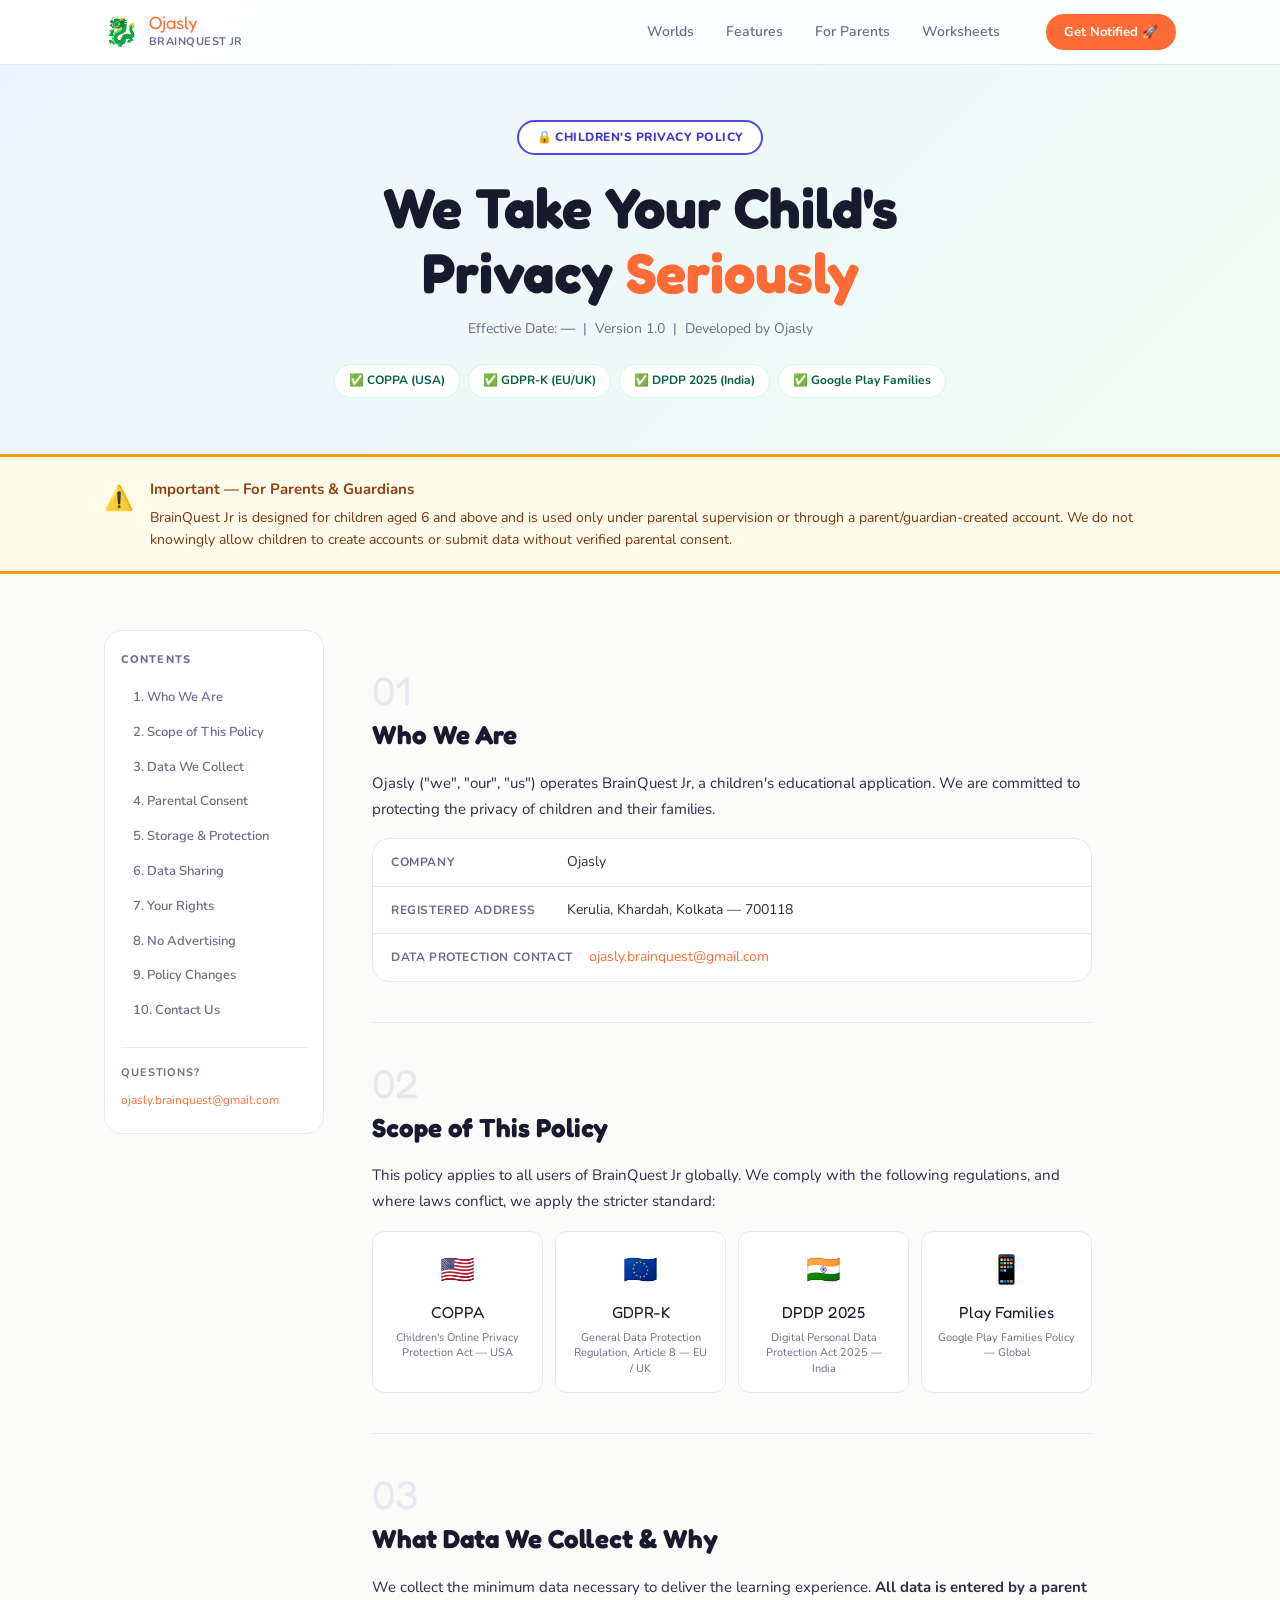
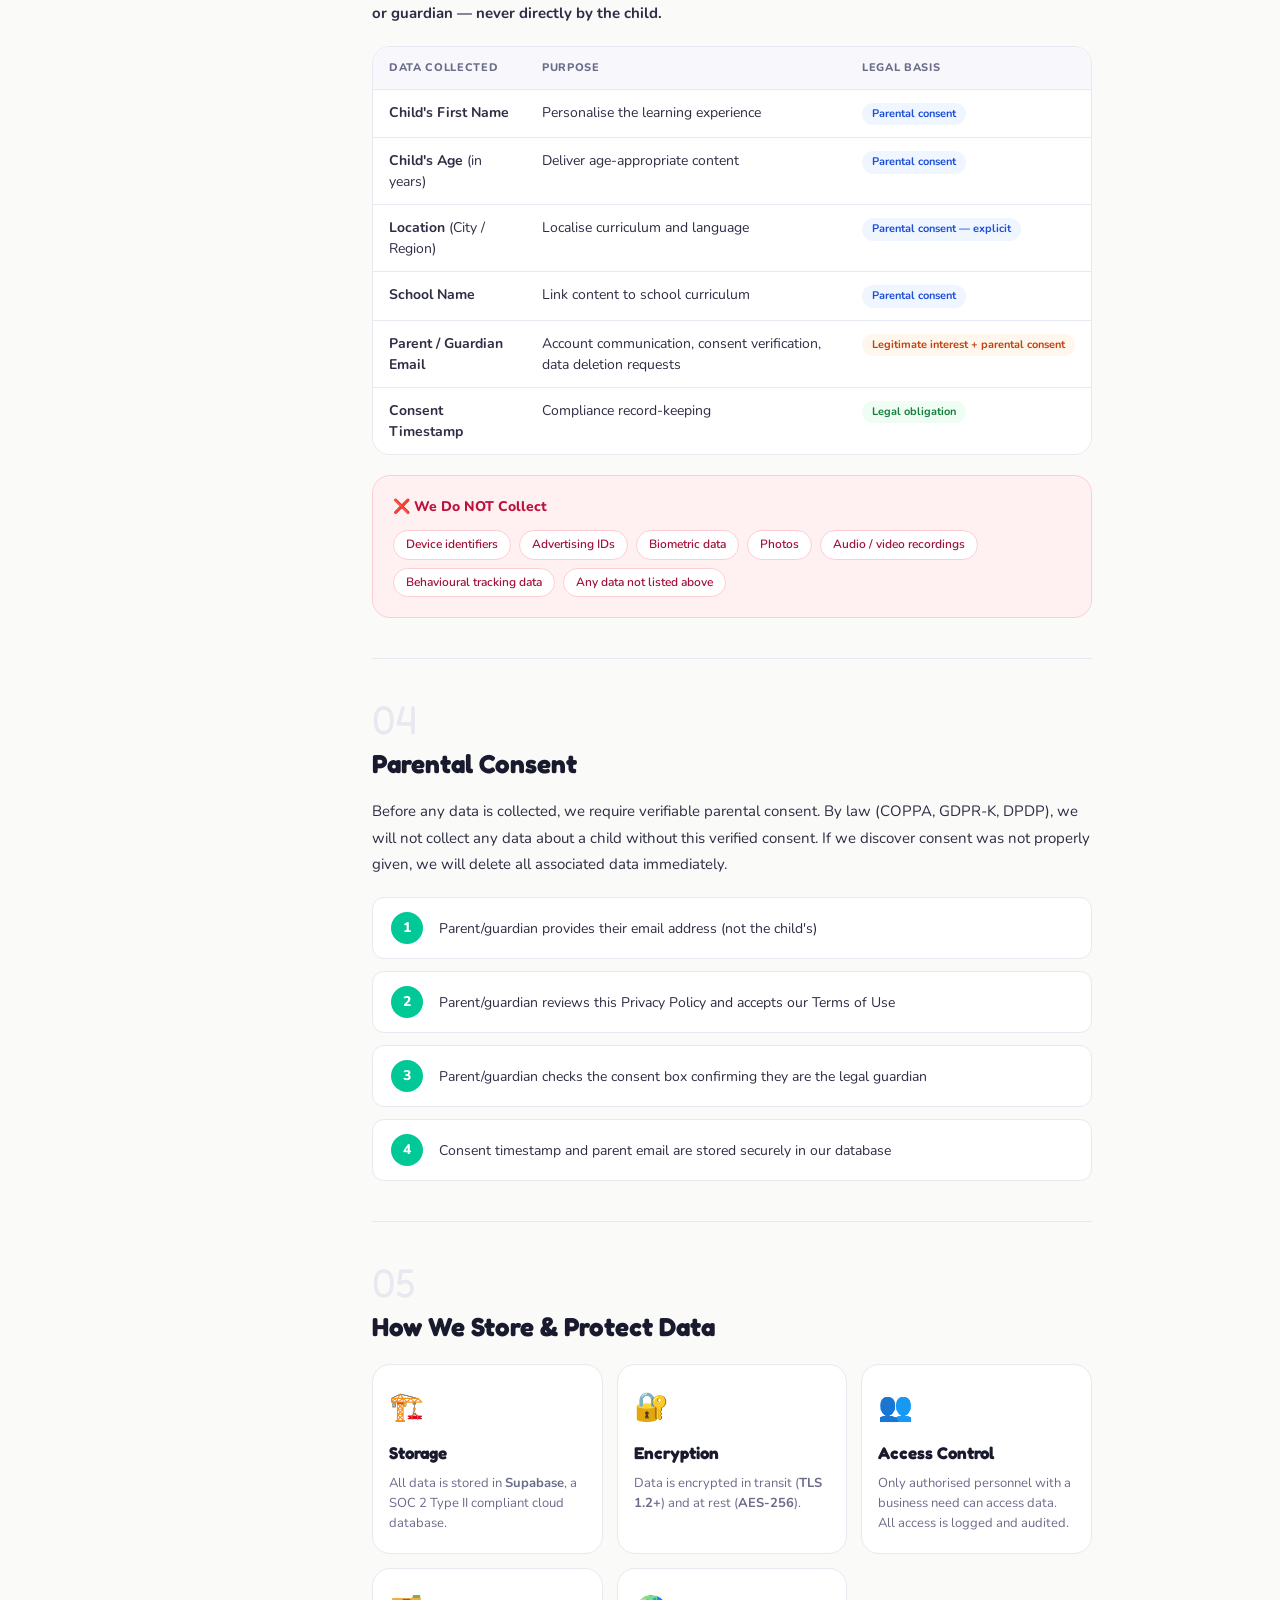
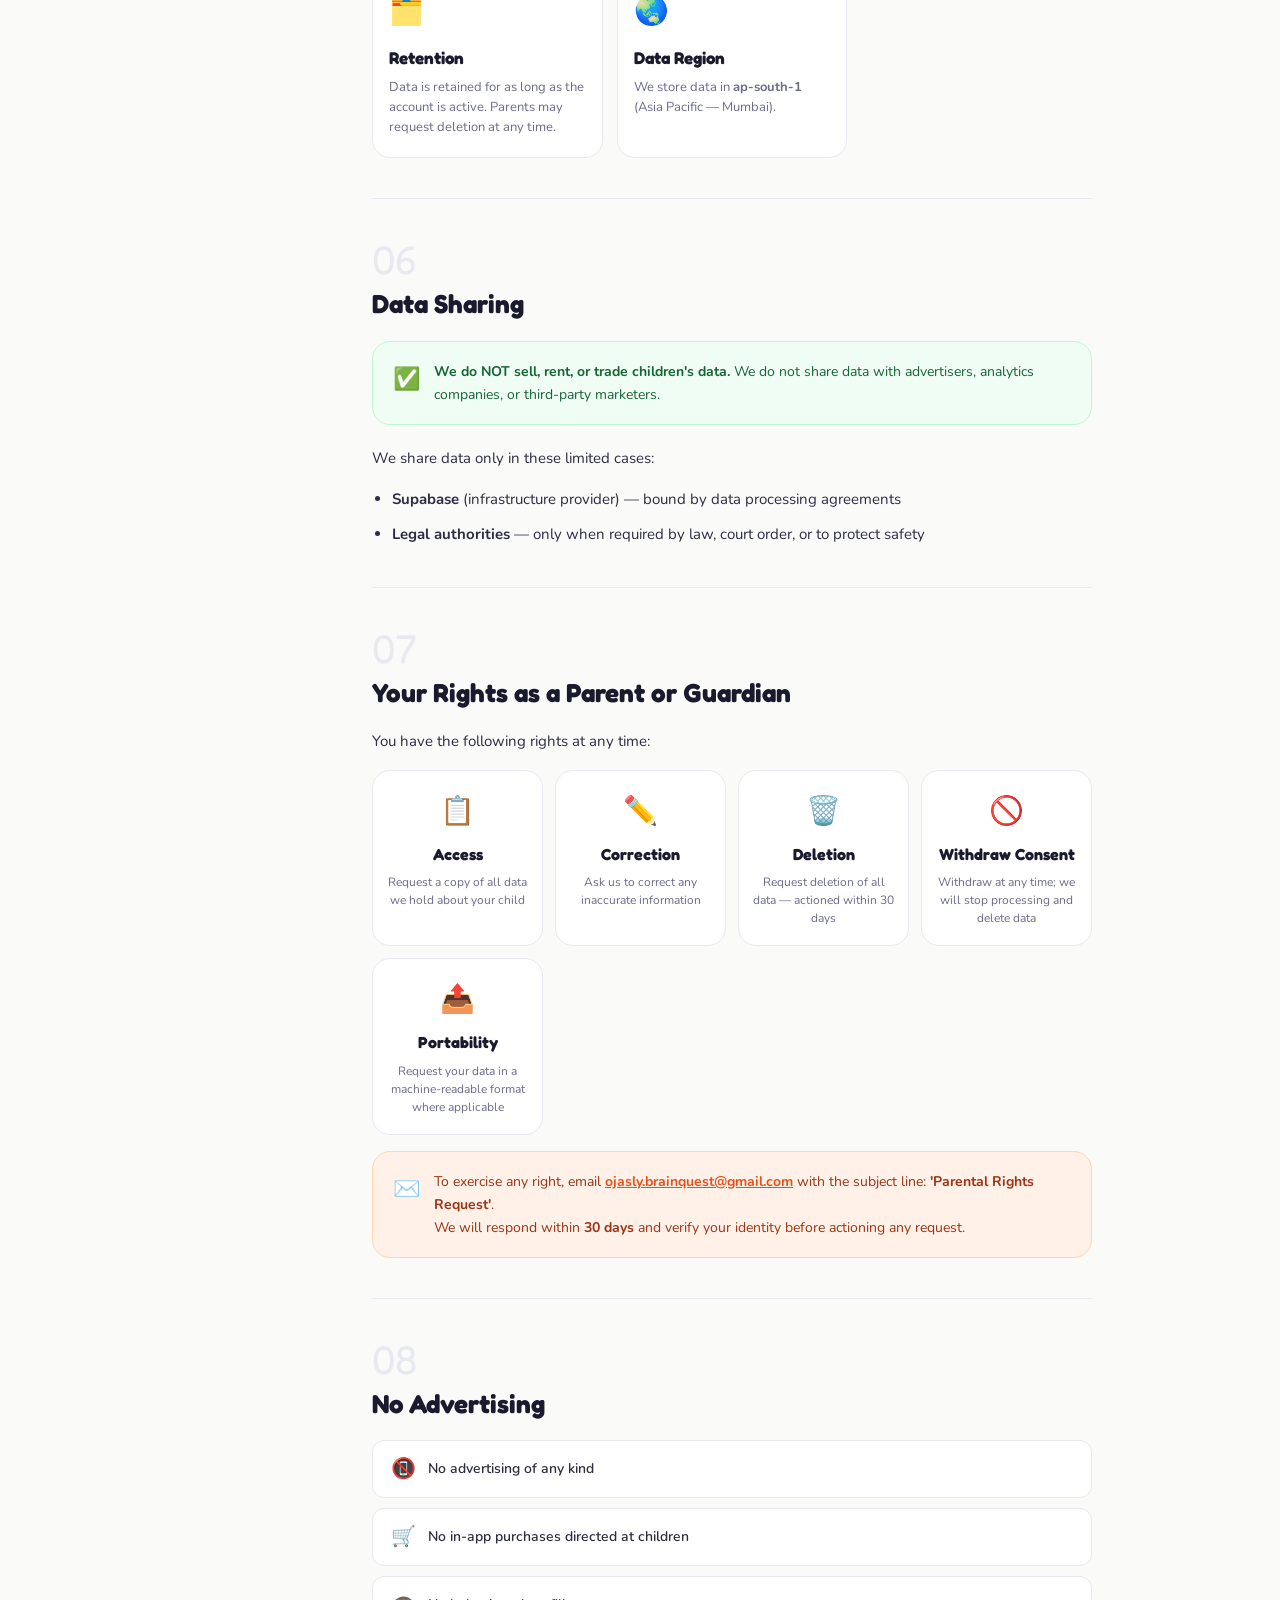
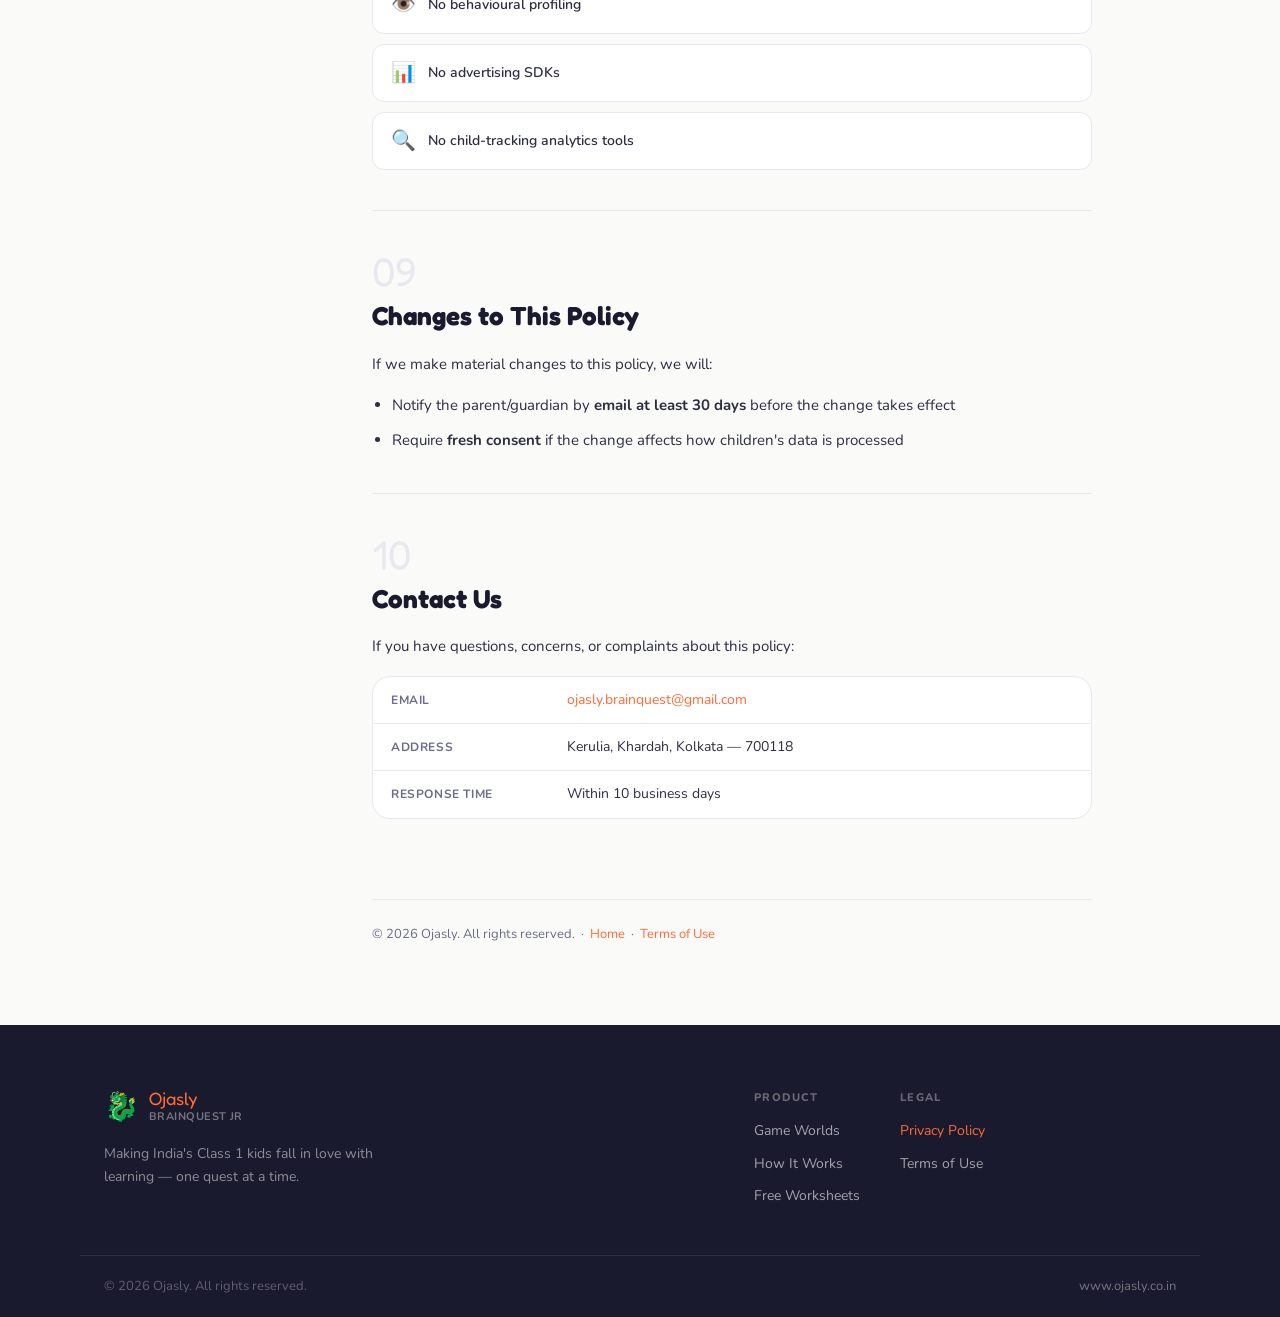
==== privacy.html @ a94f3ab2 "draft commit" ====
<!DOCTYPE html>
<html lang="en">
<head>
<meta charset="UTF-8"/>
<meta name="viewport" content="width=device-width, initial-scale=1.0"/>
<title>Children's Privacy Policy — Ojasly BrainQuest Jr</title>
<meta name="description" content="BrainQuest Jr Children's Privacy Policy. COPPA, GDPR-K, and DPDP 2025 compliant. No ads, no third-party tracking, no data sold."/>
<link rel="preconnect" href="https://fonts.googleapis.com"/>
<link rel="preconnect" href="https://fonts.gstatic.com" crossorigin/>
<link href="https://fonts.googleapis.com/css2?family=Nunito:wght@400;600;700;800;900&family=Fredoka+One&display=swap" rel="stylesheet"/>
<link rel="stylesheet" href="style.css"/>
<link rel="stylesheet" href="privacy.css"/>
</head>
<body>

<nav class="nav" id="nav">
  <div class="nav-inner">
    <a href="index.html" class="logo">
      <span class="logo-dragon">🐉</span>
      <div>
        <span class="logo-brand">Ojasly</span>
        <span class="logo-sub">BrainQuest Jr</span>
      </div>
    </a>
    <ul class="nav-links">
      <li><a href="index.html#worlds">Worlds</a></li>
      <li><a href="index.html#features">Features</a></li>
      <li><a href="index.html#parents">For Parents</a></li>
      <li><a href="worksheets.html">Worksheets</a></li>
    </ul>
    <a href="index.html#coming-soon" class="btn-nav">Get Notified 🚀</a>
    <button class="hamburger" id="hamburger" aria-label="Menu">&#9776;</button>
  </div>
  <div class="mobile-menu" id="mobile-menu">
    <a href="index.html#worlds">Worlds</a>
    <a href="index.html#features">Features</a>
    <a href="index.html#parents">For Parents</a>
    <a href="worksheets.html">Worksheets</a>
  </div>
</nav>

<!-- HERO -->
<section class="pp-hero">
  <div class="container pp-hero-inner">
    <div class="pp-badge">🔒 Children's Privacy Policy</div>
    <h1>We Take Your Child's<br/>Privacy <span class="highlight">Seriously</span></h1>
    <p>Effective Date: <strong>—</strong> &nbsp;|&nbsp; Version 1.0 &nbsp;|&nbsp; Developed by Ojasly</p>
    <div class="pp-compliance-bar">
      <span class="compliance-pill">✅ COPPA (USA)</span>
      <span class="compliance-pill">✅ GDPR-K (EU/UK)</span>
      <span class="compliance-pill">✅ DPDP 2025 (India)</span>
      <span class="compliance-pill">✅ Google Play Families</span>
    </div>
  </div>
</section>

<!-- IMPORTANT BANNER -->
<div class="important-banner">
  <div class="container">
    <div class="ib-inner">
      <span class="ib-icon">⚠️</span>
      <div>
        <strong>Important — For Parents & Guardians</strong>
        <p>BrainQuest Jr is designed for children aged 6 and above and is used only under parental supervision or through a parent/guardian-created account. We do not knowingly allow children to create accounts or submit data without verified parental consent.</p>
      </div>
    </div>
  </div>
</div>

<!-- MAIN CONTENT -->
<div class="pp-layout">
  <div class="container pp-container">

    <!-- STICKY TOC -->
    <aside class="pp-toc" id="pp-toc">
      <div class="toc-inner">
        <h3>Contents</h3>
        <nav>
          <a href="#s1" class="toc-link">1. Who We Are</a>
          <a href="#s2" class="toc-link">2. Scope of This Policy</a>
          <a href="#s3" class="toc-link">3. Data We Collect</a>
          <a href="#s4" class="toc-link">4. Parental Consent</a>
          <a href="#s5" class="toc-link">5. Storage & Protection</a>
          <a href="#s6" class="toc-link">6. Data Sharing</a>
          <a href="#s7" class="toc-link">7. Your Rights</a>
          <a href="#s8" class="toc-link">8. No Advertising</a>
          <a href="#s9" class="toc-link">9. Policy Changes</a>
          <a href="#s10" class="toc-link">10. Contact Us</a>
        </nav>
        <div class="toc-contact">
          <p>Questions?</p>
          <a href="mailto:ojasly.brainquest@gmail.com">ojasly.brainquest@gmail.com</a>
        </div>
      </div>
    </aside>

    <!-- CONTENT -->
    <main class="pp-content">

      <section class="pp-section" id="s1">
        <div class="section-num">01</div>
        <h2>Who We Are</h2>
        <p>Ojasly ("we", "our", "us") operates BrainQuest Jr, a children's educational application. We are committed to protecting the privacy of children and their families.</p>
        <div class="pp-detail-card">
          <div class="pdc-row">
            <span class="pdc-label">Company</span>
            <span class="pdc-val">Ojasly</span>
          </div>
          <div class="pdc-row">
            <span class="pdc-label">Registered Address</span>
            <span class="pdc-val">Kerulia, Khardah, Kolkata — 700118</span>
          </div>
          <div class="pdc-row">
            <span class="pdc-label">Data Protection Contact</span>
            <span class="pdc-val"><a href="mailto:ojasly.brainquest@gmail.com">ojasly.brainquest@gmail.com</a></span>
          </div>
        </div>
      </section>

      <section class="pp-section" id="s2">
        <div class="section-num">02</div>
        <h2>Scope of This Policy</h2>
        <p>This policy applies to all users of BrainQuest Jr globally. We comply with the following regulations, and where laws conflict, we apply the stricter standard:</p>
        <div class="compliance-grid">
          <div class="cg-card">
            <div class="cg-flag">🇺🇸</div>
            <div class="cg-name">COPPA</div>
            <div class="cg-desc">Children's Online Privacy Protection Act — USA</div>
          </div>
          <div class="cg-card">
            <div class="cg-flag">🇪🇺</div>
            <div class="cg-name">GDPR-K</div>
            <div class="cg-desc">General Data Protection Regulation, Article 8 — EU / UK</div>
          </div>
          <div class="cg-card">
            <div class="cg-flag">🇮🇳</div>
            <div class="cg-name">DPDP 2025</div>
            <div class="cg-desc">Digital Personal Data Protection Act 2025 — India</div>
          </div>
          <div class="cg-card">
            <div class="cg-flag">📱</div>
            <div class="cg-name">Play Families</div>
            <div class="cg-desc">Google Play Families Policy — Global</div>
          </div>
        </div>
      </section>

      <section class="pp-section" id="s3">
        <div class="section-num">03</div>
        <h2>What Data We Collect &amp; Why</h2>
        <p>We collect the minimum data necessary to deliver the learning experience. <strong>All data is entered by a parent or guardian — never directly by the child.</strong></p>

        <div class="data-table-wrap">
          <table class="data-table">
            <thead>
              <tr>
                <th>Data Collected</th>
                <th>Purpose</th>
                <th>Legal Basis</th>
              </tr>
            </thead>
            <tbody>
              <tr>
                <td><strong>Child's First Name</strong></td>
                <td>Personalise the learning experience</td>
                <td><span class="legal-pill">Parental consent</span></td>
              </tr>
              <tr>
                <td><strong>Child's Age</strong> (in years)</td>
                <td>Deliver age-appropriate content</td>
                <td><span class="legal-pill">Parental consent</span></td>
              </tr>
              <tr>
                <td><strong>Location</strong> (City / Region)</td>
                <td>Localise curriculum and language</td>
                <td><span class="legal-pill">Parental consent — explicit</span></td>
              </tr>
              <tr>
                <td><strong>School Name</strong></td>
                <td>Link content to school curriculum</td>
                <td><span class="legal-pill">Parental consent</span></td>
              </tr>
              <tr>
                <td><strong>Parent / Guardian Email</strong></td>
                <td>Account communication, consent verification, data deletion requests</td>
                <td><span class="legal-pill legal-pill--li">Legitimate interest + parental consent</span></td>
              </tr>
              <tr>
                <td><strong>Consent Timestamp</strong></td>
                <td>Compliance record-keeping</td>
                <td><span class="legal-pill legal-pill--law">Legal obligation</span></td>
              </tr>
            </tbody>
          </table>
        </div>

        <div class="no-collect-box">
          <div class="ncb-title">❌ We Do NOT Collect</div>
          <div class="ncb-items">
            <span>Device identifiers</span>
            <span>Advertising IDs</span>
            <span>Biometric data</span>
            <span>Photos</span>
            <span>Audio / video recordings</span>
            <span>Behavioural tracking data</span>
            <span>Any data not listed above</span>
          </div>
        </div>
      </section>

      <section class="pp-section" id="s4">
        <div class="section-num">04</div>
        <h2>Parental Consent</h2>
        <p>Before any data is collected, we require verifiable parental consent. By law (COPPA, GDPR-K, DPDP), we will not collect any data about a child without this verified consent. If we discover consent was not properly given, we will delete all associated data immediately.</p>
        <div class="consent-steps">
          <div class="cs-step">
            <div class="cs-num">1</div>
            <div class="cs-text">Parent/guardian provides their email address (not the child's)</div>
          </div>
          <div class="cs-step">
            <div class="cs-num">2</div>
            <div class="cs-text">Parent/guardian reviews this Privacy Policy and accepts our Terms of Use</div>
          </div>
          <div class="cs-step">
            <div class="cs-num">3</div>
            <div class="cs-text">Parent/guardian checks the consent box confirming they are the legal guardian</div>
          </div>
          <div class="cs-step">
            <div class="cs-num">4</div>
            <div class="cs-text">Consent timestamp and parent email are stored securely in our database</div>
          </div>
        </div>
      </section>

      <section class="pp-section" id="s5">
        <div class="section-num">05</div>
        <h2>How We Store &amp; Protect Data</h2>
        <div class="security-grid">
          <div class="sg-card">
            <div class="sg-icon">🏗️</div>
            <h3>Storage</h3>
            <p>All data is stored in <strong>Supabase</strong>, a SOC 2 Type II compliant cloud database.</p>
          </div>
          <div class="sg-card">
            <div class="sg-icon">🔐</div>
            <h3>Encryption</h3>
            <p>Data is encrypted in transit (<strong>TLS 1.2+</strong>) and at rest (<strong>AES-256</strong>).</p>
          </div>
          <div class="sg-card">
            <div class="sg-icon">👥</div>
            <h3>Access Control</h3>
            <p>Only authorised personnel with a business need can access data. All access is logged and audited.</p>
          </div>
          <div class="sg-card">
            <div class="sg-icon">🗂️</div>
            <h3>Retention</h3>
            <p>Data is retained for as long as the account is active. Parents may request deletion at any time.</p>
          </div>
          <div class="sg-card">
            <div class="sg-icon">🌏</div>
            <h3>Data Region</h3>
            <p>We store data in <strong>ap-south-1</strong> (Asia Pacific — Mumbai).</p>
          </div>
        </div>
      </section>

      <section class="pp-section" id="s6">
        <div class="section-num">06</div>
        <h2>Data Sharing</h2>
        <div class="highlight-box hb-green">
          <span class="hb-icon">✅</span>
          <div><strong>We do NOT sell, rent, or trade children's data.</strong> We do not share data with advertisers, analytics companies, or third-party marketers.</div>
        </div>
        <p style="margin-top:20px;">We share data only in these limited cases:</p>
        <ul class="pp-list">
          <li><strong>Supabase</strong> (infrastructure provider) — bound by data processing agreements</li>
          <li><strong>Legal authorities</strong> — only when required by law, court order, or to protect safety</li>
        </ul>
      </section>

      <section class="pp-section" id="s7">
        <div class="section-num">07</div>
        <h2>Your Rights as a Parent or Guardian</h2>
        <p>You have the following rights at any time:</p>
        <div class="rights-grid">
          <div class="rg-card">
            <div class="rg-icon">📋</div>
            <h3>Access</h3>
            <p>Request a copy of all data we hold about your child</p>
          </div>
          <div class="rg-card">
            <div class="rg-icon">✏️</div>
            <h3>Correction</h3>
            <p>Ask us to correct any inaccurate information</p>
          </div>
          <div class="rg-card">
            <div class="rg-icon">🗑️</div>
            <h3>Deletion</h3>
            <p>Request deletion of all data — actioned within 30 days</p>
          </div>
          <div class="rg-card">
            <div class="rg-icon">🚫</div>
            <h3>Withdraw Consent</h3>
            <p>Withdraw at any time; we will stop processing and delete data</p>
          </div>
          <div class="rg-card">
            <div class="rg-icon">📤</div>
            <h3>Portability</h3>
            <p>Request your data in a machine-readable format where applicable</p>
          </div>
        </div>
        <div class="highlight-box hb-orange">
          <span class="hb-icon">✉️</span>
          <div>
            To exercise any right, email <a href="mailto:ojasly.brainquest@gmail.com"><strong>ojasly.brainquest@gmail.com</strong></a> with the subject line: <strong>'Parental Rights Request'</strong>.<br/>
            We will respond within <strong>30 days</strong> and verify your identity before actioning any request.
          </div>
        </div>
      </section>

      <section class="pp-section" id="s8">
        <div class="section-num">08</div>
        <h2>No Advertising</h2>
        <div class="no-ads-row">
          <div class="na-item"><span>📵</span> No advertising of any kind</div>
          <div class="na-item"><span>🛒</span> No in-app purchases directed at children</div>
          <div class="na-item"><span>👁️</span> No behavioural profiling</div>
          <div class="na-item"><span>📊</span> No advertising SDKs</div>
          <div class="na-item"><span>🔍</span> No child-tracking analytics tools</div>
        </div>
      </section>

      <section class="pp-section" id="s9">
        <div class="section-num">09</div>
        <h2>Changes to This Policy</h2>
        <p>If we make material changes to this policy, we will:</p>
        <ul class="pp-list">
          <li>Notify the parent/guardian by <strong>email at least 30 days</strong> before the change takes effect</li>
          <li>Require <strong>fresh consent</strong> if the change affects how children's data is processed</li>
        </ul>
      </section>

      <section class="pp-section" id="s10">
        <div class="section-num">10</div>
        <h2>Contact Us</h2>
        <p>If you have questions, concerns, or complaints about this policy:</p>
        <div class="pp-detail-card">
          <div class="pdc-row">
            <span class="pdc-label">Email</span>
            <span class="pdc-val"><a href="mailto:ojasly.brainquest@gmail.com">ojasly.brainquest@gmail.com</a></span>
          </div>
          <div class="pdc-row">
            <span class="pdc-label">Address</span>
            <span class="pdc-val">Kerulia, Khardah, Kolkata — 700118</span>
          </div>
          <div class="pdc-row">
            <span class="pdc-label">Response Time</span>
            <span class="pdc-val">Within 10 business days</span>
          </div>
        </div>
      </section>

      <div class="pp-footer-note">
        © 2026 Ojasly. All rights reserved. &nbsp;·&nbsp; <a href="index.html">Home</a> &nbsp;·&nbsp; <a href="terms.html">Terms of Use</a>
      </div>

    </main>
  </div>
</div>

<footer class="footer">
  <div class="container footer-inner">
    <div class="footer-brand">
      <a href="index.html" class="logo">
        <span class="logo-dragon">🐉</span>
        <div>
          <span class="logo-brand">Ojasly</span>
          <span class="logo-sub">BrainQuest Jr</span>
        </div>
      </a>
      <p>Making India's Class 1 kids fall in love with learning — one quest at a time.</p>
    </div>
    <div class="footer-links">
      <div class="fl-col">
        <h4>Product</h4>
        <a href="index.html#worlds">Game Worlds</a>
        <a href="index.html#features">How It Works</a>
        <a href="worksheets.html">Free Worksheets</a>
      </div>
      <div class="fl-col">
        <h4>Legal</h4>
        <a href="privacy.html" style="color:var(--orange)">Privacy Policy</a>
        <a href="terms.html">Terms of Use</a>
      </div>
    </div>
  </div>
  <div class="footer-bottom">
    <span>© 2026 Ojasly. All rights reserved.</span>
    <span><a href="https://www.ojasly.co.in">www.ojasly.co.in</a></span>
  </div>
</footer>

<script src="main.js"></script>
<script>
// Highlight active TOC link on scroll
const sections = document.querySelectorAll('.pp-section');
const tocLinks = document.querySelectorAll('.toc-link');
const observer = new IntersectionObserver((entries) => {
  entries.forEach(entry => {
    if (entry.isIntersecting) {
      tocLinks.forEach(l => l.classList.remove('active'));
      const active = document.querySelector(`.toc-link[href="#${entry.target.id}"]`);
      if (active) active.classList.add('active');
    }
  });
}, { rootMargin: '-20% 0px -70% 0px' });
sections.forEach(s => observer.observe(s));
</script>
</body>
</html>
---- style.css ----
/* ===== RESET & BASE ===== */
*, *::before, *::after { box-sizing: border-box; margin: 0; padding: 0; }

:root {
  --orange: #FF6B35;
  --orange-light: #FFF0E8;
  --orange-dark: #E5521C;
  --purple: #7B61FF;
  --purple-light: #F0EEFF;
  --green: #00C897;
  --green-light: #E6FBF5;
  --pink: #FF4D8D;
  --yellow: #F5A623;
  --dark: #1A1A2E;
  --text: #2D2D44;
  --text-muted: #6B6B8A;
  --bg: #FFFFFF;
  --bg-warm: #FFF8F0;
  --border: #E8E8F0;
  --radius-sm: 12px;
  --radius-md: 18px;
  --radius-lg: 28px;
  --radius-xl: 40px;
  --shadow-sm: 0 2px 12px rgba(0,0,0,0.07);
  --shadow-md: 0 8px 32px rgba(0,0,0,0.10);
  --shadow-lg: 0 16px 56px rgba(0,0,0,0.13);
  --font: 'Nunito', sans-serif;
  --font-display: 'Fredoka One', cursive;
}

html { scroll-behavior: smooth; }

body {
  font-family: var(--font);
  color: var(--text);
  background: var(--bg);
  line-height: 1.6;
  overflow-x: hidden;
}

.container {
  max-width: 1120px;
  margin: 0 auto;
  padding: 0 24px;
}

/* ===== NAV ===== */
.nav {
  position: fixed;
  top: 0; left: 0; right: 0;
  z-index: 100;
  background: rgba(255,255,255,0.92);
  backdrop-filter: blur(12px);
  border-bottom: 1px solid var(--border);
  transition: box-shadow .3s;
}
.nav.scrolled { box-shadow: var(--shadow-sm); }

.nav-inner {
  max-width: 1120px;
  margin: 0 auto;
  padding: 0 24px;
  height: 64px;
  display: flex;
  align-items: center;
  gap: 32px;
}

.logo {
  display: flex;
  align-items: center;
  gap: 10px;
  text-decoration: none;
  flex-shrink: 0;
}
.logo-dragon { font-size: 28px; line-height: 1; }
.logo-brand { display: block; font-family: var(--font-display); font-size: 18px; color: var(--orange); line-height: 1.1; }
.logo-sub { display: block; font-size: 11px; font-weight: 700; color: var(--text-muted); letter-spacing: .04em; text-transform: uppercase; }

.nav-links {
  list-style: none;
  display: flex;
  gap: 4px;
  margin-left: auto;
}
.nav-links a {
  text-decoration: none;
  font-size: 14px;
  font-weight: 600;
  color: var(--text-muted);
  padding: 6px 14px;
  border-radius: 100px;
  transition: all .2s;
}
.nav-links a:hover { color: var(--orange); background: var(--orange-light); }

.btn-nav {
  display: inline-block;
  text-decoration: none;
  background: var(--orange);
  color: #fff;
  font-size: 13px;
  font-weight: 700;
  padding: 8px 18px;
  border-radius: 100px;
  flex-shrink: 0;
  transition: all .2s;
}
.btn-nav:hover { background: var(--orange-dark); transform: translateY(-1px); }

.hamburger {
  display: none;
  background: none;
  border: none;
  font-size: 22px;
  cursor: pointer;
  color: var(--text);
  margin-left: auto;
  padding: 4px;
}

.mobile-menu {
  display: none;
  flex-direction: column;
  padding: 12px 24px 16px;
  border-top: 1px solid var(--border);
  gap: 4px;
}
.mobile-menu.open { display: flex; }
.mobile-menu a {
  text-decoration: none;
  font-size: 15px;
  font-weight: 600;
  color: var(--text);
  padding: 10px 0;
  border-bottom: 1px solid var(--border);
}

@media (max-width: 768px) {
  .nav-links, .btn-nav { display: none; }
  .hamburger { display: block; }
}

/* ===== HERO ===== */
.hero {
  padding-top: 88px;
  background: linear-gradient(135deg, #FFF8F0 0%, #FFF0E8 40%, #F5F0FF 100%);
  position: relative;
  overflow: hidden;
  min-height: 100vh;
  display: flex;
  flex-direction: column;
}

.hero-bg-shapes { position: absolute; inset: 0; pointer-events: none; overflow: hidden; }
.shape {
  position: absolute;
  border-radius: 50%;
  opacity: 0.35;
}
.s1 { width: 400px; height: 400px; background: #FFD6BF; top: -100px; right: -80px; }
.s2 { width: 200px; height: 200px; background: #C4B5FD; bottom: 100px; left: -60px; }
.s3 { width: 120px; height: 120px; background: #86EFAC; top: 200px; left: 40px; }
.s4 { width: 80px; height: 80px; background: #FCA5A5; top: 160px; right: 200px; }
.s5 { width: 60px; height: 60px; background: #FDE68A; bottom: 160px; right: 80px; }

.hero-inner {
  flex: 1;
  display: grid;
  grid-template-columns: 1fr 1fr;
  gap: 48px;
  align-items: center;
  padding-top: 48px;
  padding-bottom: 60px;
  position: relative;
}

.badge-pill {
  display: inline-block;
  background: #fff;
  border: 2px solid var(--orange);
  color: var(--orange-dark);
  font-size: 12px;
  font-weight: 700;
  padding: 6px 16px;
  border-radius: 100px;
  margin-bottom: 20px;
  letter-spacing: .03em;
}

.hero-text h1 {
  font-family: var(--font-display);
  font-size: clamp(40px, 6vw, 72px);
  line-height: 1.1;
  color: var(--dark);
  margin-bottom: 20px;
}
.highlight {
  color: var(--orange);
  position: relative;
  display: inline-block;
}
.highlight::after {
  content: '';
  position: absolute;
  bottom: 4px; left: 0; right: 0;
  height: 6px;
  background: var(--yellow);
  opacity: 0.5;
  border-radius: 3px;
  z-index: -1;
}

.hero-desc {
  font-size: 17px;
  color: var(--text-muted);
  max-width: 480px;
  margin-bottom: 32px;
  line-height: 1.7;
}
.hero-desc strong { color: var(--text); }

.hero-stores { display: flex; gap: 12px; flex-wrap: wrap; margin-bottom: 32px; }

.store-btn {
  display: flex;
  align-items: center;
  gap: 10px;
  background: var(--dark);
  color: #fff;
  text-decoration: none;
  padding: 12px 20px;
  border-radius: var(--radius-sm);
  transition: all .2s;
}
.store-btn:hover { background: #2d2d50; transform: translateY(-2px); box-shadow: var(--shadow-md); }
.store-icon { font-size: 24px; }
.store-label { display: block; font-size: 10px; opacity: 0.7; text-transform: uppercase; letter-spacing: .05em; }
.store-name { display: block; font-family: var(--font-display); font-size: 16px; }

.hero-stats {
  display: flex;
  align-items: center;
  gap: 20px;
}
.stat { text-align: center; }
.stat-num { display: block; font-family: var(--font-display); font-size: 28px; color: var(--orange); }
.stat-label { display: block; font-size: 12px; font-weight: 600; color: var(--text-muted); text-transform: uppercase; letter-spacing: .05em; }
.stat-div { width: 1px; height: 40px; background: var(--border); }

/* Phone mockup */
.hero-visual { display: flex; justify-content: center; align-items: center; }

.phone-mockup {
  position: relative;
  animation: float 4s ease-in-out infinite;
}
@keyframes float {
  0%, 100% { transform: translateY(0); }
  50% { transform: translateY(-16px); }
}

.phone-frame {
  width: 260px;
  height: 500px;
  background: var(--dark);
  border-radius: 40px;
  padding: 12px;
  box-shadow: 0 32px 80px rgba(26,26,46,0.35), 0 0 0 4px rgba(255,107,53,0.3);
  position: relative;
}
.phone-frame::before {
  content: '';
  position: absolute;
  top: 0; left: 50%; transform: translateX(-50%);
  width: 80px; height: 24px;
  background: var(--dark);
  border-radius: 0 0 16px 16px;
  z-index: 2;
}
.phone-screen {
  background: linear-gradient(160deg, #FFF8F0, #F0EEFF);
  border-radius: 30px;
  height: 100%;
  padding: 36px 16px 20px;
  display: flex;
  flex-direction: column;
  align-items: center;
  gap: 12px;
  overflow: hidden;
}
.app-header {
  width: 100%;
  display: flex;
  justify-content: space-between;
  align-items: center;
}
.app-greeting { font-size: 13px; font-weight: 700; color: var(--text); }
.coins-pill { background: var(--yellow); color: #fff; font-size: 11px; font-weight: 800; padding: 3px 10px; border-radius: 100px; }
.app-iggy { font-size: 56px; line-height: 1; margin-top: 8px; animation: wiggle 2s ease-in-out infinite; }
@keyframes wiggle {
  0%, 100% { transform: rotate(-3deg); }
  50% { transform: rotate(3deg); }
}
.app-iggy-msg {
  background: #fff;
  font-size: 12px;
  font-weight: 700;
  color: var(--text);
  padding: 8px 12px;
  border-radius: var(--radius-sm);
  border: 2px solid var(--orange-light);
  text-align: center;
  max-width: 180px;
}
.app-worlds-mini {
  display: flex;
  gap: 8px;
  flex-wrap: wrap;
  justify-content: center;
  margin-top: 4px;
}
.world-mini {
  width: 48px;
  height: 48px;
  border-radius: 14px;
  display: flex;
  align-items: center;
  justify-content: center;
  font-size: 20px;
  box-shadow: var(--shadow-sm);
}
.w1 { background: var(--orange-light); }
.w2 { background: var(--purple-light); }
.w3 { background: var(--green-light); }
.w4 { background: #FFF0F5; }

.app-streak {
  background: linear-gradient(90deg, #FF6B35, #F5A623);
  color: #fff;
  font-size: 12px;
  font-weight: 800;
  padding: 6px 16px;
  border-radius: 100px;
  margin-top: 4px;
}

.phone-glow {
  position: absolute;
  bottom: -40px; left: 50%; transform: translateX(-50%);
  width: 200px; height: 80px;
  background: var(--orange);
  opacity: 0.18;
  border-radius: 50%;
  filter: blur(20px);
}

.hero-wave {
  margin-top: auto;
  line-height: 0;
}
.hero-wave svg { display: block; width: 100%; }

/* ===== TRUST BAR ===== */
.trust-bar { background: var(--bg-warm); padding: 20px 0; }
.trust-inner {
  display: flex;
  align-items: center;
  justify-content: center;
  flex-wrap: wrap;
  gap: 12px;
}
.trust-item { font-size: 13px; font-weight: 700; color: var(--text-muted); }
.trust-div { color: var(--border); font-size: 18px; }

/* ===== SECTION COMMON ===== */
.section-label {
  font-size: 12px;
  font-weight: 800;
  color: var(--orange);
  text-transform: uppercase;
  letter-spacing: .1em;
  margin-bottom: 12px;
}
.section-title {
  font-family: var(--font-display);
  font-size: clamp(30px, 4vw, 48px);
  line-height: 1.15;
  color: var(--dark);
  margin-bottom: 16px;
}
.section-sub {
  font-size: 17px;
  color: var(--text-muted);
  max-width: 560px;
  line-height: 1.7;
}

/* ===== WORLDS ===== */
.worlds-section { padding: 100px 0; }
.worlds-section .container > * + * { margin-top: 0; }
.worlds-section .section-sub { margin-bottom: 48px; }

.worlds-grid {
  display: grid;
  grid-template-columns: repeat(auto-fit, minmax(280px, 1fr));
  gap: 20px;
  margin-top: 48px;
}

.world-card {
  background: var(--wl);
  border: 2px solid var(--wc);
  border-radius: var(--radius-lg);
  padding: 28px 24px;
  display: flex;
  gap: 16px;
  align-items: flex-start;
  transition: all .25s;
  position: relative;
  overflow: hidden;
}
.world-card::before {
  content: '';
  position: absolute;
  top: -20px; right: -20px;
  width: 80px; height: 80px;
  background: var(--wc);
  opacity: 0.08;
  border-radius: 50%;
}
.world-card:hover { transform: translateY(-4px); box-shadow: 0 12px 40px rgba(0,0,0,0.10); }

.world-emoji { font-size: 36px; line-height: 1; flex-shrink: 0; }
.world-info h3 { font-family: var(--font-display); font-size: 18px; color: var(--dark); margin-bottom: 6px; }
.world-info p { font-size: 13px; color: var(--text-muted); line-height: 1.5; margin-bottom: 10px; }
.world-count {
  display: inline-block;
  background: var(--wc);
  color: #fff;
  font-size: 11px;
  font-weight: 800;
  padding: 3px 10px;
  border-radius: 100px;
  letter-spacing: .03em;
}

.featured-world { border-width: 3px; }
.bengali-tag {
  display: inline-block;
  background: var(--pink);
  color: #fff;
  font-size: 11px;
  font-weight: 700;
  padding: 2px 8px;
  border-radius: 100px;
  margin-left: 6px;
  vertical-align: middle;
}

/* ===== HOW IT WORKS ===== */
.how-section {
  padding: 100px 0;
  background: linear-gradient(180deg, #fff 0%, var(--bg-warm) 100%);
}
.how-section .section-sub { margin-bottom: 0; }

.steps-grid {
  display: grid;
  grid-template-columns: repeat(auto-fit, minmax(220px, 1fr));
  gap: 24px;
  margin-top: 48px;
}

.step-card {
  background: #fff;
  border: 1.5px solid var(--border);
  border-radius: var(--radius-lg);
  padding: 32px 24px;
  position: relative;
  transition: all .25s;
}
.step-card:hover { border-color: var(--orange); box-shadow: var(--shadow-md); transform: translateY(-3px); }
.step-num {
  font-family: var(--font-display);
  font-size: 56px;
  color: var(--border);
  line-height: 1;
  margin-bottom: 8px;
}
.step-icon { font-size: 32px; margin-bottom: 12px; display: block; }
.step-card h3 { font-family: var(--font-display); font-size: 20px; color: var(--dark); margin-bottom: 10px; }
.step-card p { font-size: 14px; color: var(--text-muted); line-height: 1.6; }

/* ===== GAMIFICATION ===== */
.gamification-section { padding: 100px 0; background: var(--dark); color: #fff; }

.gamif-inner {
  display: grid;
  grid-template-columns: 1fr 1fr;
  gap: 60px;
  align-items: center;
}

.gamification-section .section-label { color: var(--yellow); }
.gamification-section h2 {
  font-family: var(--font-display);
  font-size: clamp(30px, 4vw, 48px);
  line-height: 1.15;
  color: #fff;
  margin-bottom: 16px;
}
.gamification-section p { color: rgba(255,255,255,0.7); font-size: 16px; line-height: 1.7; margin-bottom: 28px; }
.gamification-section strong { color: #fff; }

.gamif-list { list-style: none; display: flex; flex-direction: column; gap: 14px; }
.gamif-list li { display: flex; align-items: flex-start; gap: 12px; font-size: 15px; }
.gl-icon { font-size: 22px; flex-shrink: 0; margin-top: -2px; }
.gamif-list strong { color: #fff; }
.gamif-list div { color: rgba(255,255,255,0.75); }

.badge-display {
  display: grid;
  grid-template-columns: 1fr 1fr;
  gap: 14px;
}
.bd-card {
  background: rgba(255,255,255,0.07);
  border: 1.5px solid rgba(255,255,255,0.12);
  border-radius: var(--radius-md);
  padding: 24px 16px;
  text-align: center;
  transition: all .25s;
}
.bd-card:hover { background: rgba(255,255,255,0.12); transform: translateY(-3px); }
.bd-featured {
  background: linear-gradient(135deg, rgba(245,166,35,0.2), rgba(255,107,53,0.2));
  border-color: var(--yellow);
}
.bd-emoji { font-size: 36px; margin-bottom: 8px; }
.bd-label { font-family: var(--font-display); font-size: 16px; color: #fff; }
.bd-sub { font-size: 12px; color: rgba(255,255,255,0.5); margin-top: 4px; }

/* ===== PARENT SECTION ===== */
.parent-section { padding: 100px 0; }
.parent-section .section-sub { margin-bottom: 48px; }

.parent-grid {
  display: grid;
  grid-template-columns: repeat(auto-fit, minmax(240px, 1fr));
  gap: 20px;
  margin-top: 48px;
}
.parent-card {
  background: #fff;
  border: 1.5px solid var(--border);
  border-radius: var(--radius-lg);
  padding: 32px 24px;
  transition: all .25s;
}
.parent-card:hover { border-color: var(--purple); box-shadow: var(--shadow-md); transform: translateY(-3px); }
.pc-icon { font-size: 36px; margin-bottom: 14px; display: block; }
.parent-card h3 { font-family: var(--font-display); font-size: 20px; color: var(--dark); margin-bottom: 10px; }
.parent-card p { font-size: 14px; color: var(--text-muted); line-height: 1.65; }

/* ===== WORKSHEET BANNER ===== */
.ws-banner {
  background: linear-gradient(135deg, var(--purple), #5B3FD5);
  padding: 60px 0;
}
.ws-banner-inner {
  display: flex;
  align-items: center;
  justify-content: space-between;
  gap: 32px;
  flex-wrap: wrap;
}
.ws-banner-text h2 { font-family: var(--font-display); font-size: 32px; color: #fff; margin-bottom: 10px; }
.ws-banner-text p { color: rgba(255,255,255,0.8); font-size: 16px; margin-bottom: 24px; max-width: 480px; }
.ws-banner-art { font-size: 56px; opacity: 0.6; letter-spacing: 8px; }

.btn-primary {
  display: inline-block;
  background: var(--orange);
  color: #fff;
  font-size: 15px;
  font-weight: 800;
  padding: 14px 28px;
  border-radius: 100px;
  text-decoration: none;
  transition: all .2s;
  border: none;
  cursor: pointer;
  font-family: var(--font);
}
.btn-primary:hover { background: var(--orange-dark); transform: translateY(-2px); box-shadow: 0 8px 24px rgba(255,107,53,0.4); }

/* ===== WAITLIST ===== */
.waitlist-section { padding: 100px 0; background: var(--bg-warm); text-align: center; }
.waitlist-inner { max-width: 600px; margin: 0 auto; }
.ws-iggy { font-size: 64px; margin-bottom: 20px; display: block; animation: bounce 1.5s ease-in-out infinite; }
@keyframes bounce {
  0%, 100% { transform: translateY(0); }
  50% { transform: translateY(-12px); }
}
.waitlist-section h2 { font-family: var(--font-display); font-size: 36px; color: var(--dark); margin-bottom: 16px; line-height: 1.2; }
.waitlist-section p { color: var(--text-muted); font-size: 16px; line-height: 1.7; margin-bottom: 32px; }

.waitlist-form {
  display: flex;
  flex-direction: column;
  gap: 12px;
}
.waitlist-form input {
  width: 100%;
  padding: 14px 20px;
  border: 2px solid var(--border);
  border-radius: 100px;
  font-size: 15px;
  font-family: var(--font);
  outline: none;
  transition: border-color .2s;
}
.waitlist-form input:focus { border-color: var(--orange); }
.waitlist-success {
  display: none;
  background: var(--green-light);
  border: 2px solid var(--green);
  color: #085041;
  padding: 16px 24px;
  border-radius: var(--radius-sm);
  font-size: 15px;
  font-weight: 700;
  margin-top: 8px;
}

/* ===== FOOTER ===== */
.footer { background: var(--dark); color: rgba(255,255,255,0.7); padding: 64px 0 0; }
.footer-inner {
  display: grid;
  grid-template-columns: 1.4fr 1fr;
  gap: 60px;
  margin-bottom: 48px;
}
.footer-brand .logo { margin-bottom: 16px; display: inline-flex; }
.footer-brand .logo-brand { color: var(--orange); }
.footer-brand .logo-sub { color: rgba(255,255,255,0.4); }
.footer-brand p { font-size: 14px; max-width: 280px; color: rgba(255,255,255,0.5); line-height: 1.65; }

.footer-links { display: flex; gap: 40px; flex-wrap: wrap; }
.fl-col { display: flex; flex-direction: column; gap: 10px; }
.fl-col h4 { font-size: 11px; font-weight: 800; color: rgba(255,255,255,0.35); text-transform: uppercase; letter-spacing: .1em; margin-bottom: 4px; }
.fl-col a { text-decoration: none; font-size: 14px; color: rgba(255,255,255,0.6); transition: color .2s; }
.fl-col a:hover { color: var(--orange); }

.footer-bottom {
  border-top: 1px solid rgba(255,255,255,0.08);
  padding: 20px 24px;
  display: flex;
  justify-content: space-between;
  flex-wrap: wrap;
  gap: 8px;
  font-size: 13px;
  color: rgba(255,255,255,0.3);
  max-width: 1120px;
  margin: 0 auto;
}
.footer-bottom a { color: rgba(255,255,255,0.4); text-decoration: none; }
.footer-bottom a:hover { color: var(--orange); }

/* ===== RESPONSIVE ===== */
@media (max-width: 768px) {
  .hero-inner { grid-template-columns: 1fr; text-align: center; padding-top: 32px; }
  .hero-visual { display: none; }
  .hero-stats { justify-content: center; }
  .badge-pill { font-size: 11px; }
  .hero-stores { justify-content: center; }
  .hero-desc { margin-left: auto; margin-right: auto; }
  .gamif-inner { grid-template-columns: 1fr; }
  .footer-inner { grid-template-columns: 1fr; gap: 32px; }
  .ws-banner-inner { flex-direction: column; text-align: center; }
  .ws-banner-art { display: none; }
  .section-sub { max-width: 100%; }
  .worlds-section, .how-section, .parent-section, .waitlist-section { padding: 64px 0; }
  .gamification-section { padding: 64px 0; }
  .parent-section .section-sub { margin-bottom: 0; }
}

/* ===== ANIMATIONS ===== */
.fade-in {
  opacity: 0;
  transform: translateY(24px);
  transition: opacity .6s ease, transform .6s ease;
}
.fade-in.visible {
  opacity: 1;
  transform: translateY(0);
}
---- privacy.css ----
/* ===== PRIVACY POLICY PAGE ===== */

.pp-hero {
  padding: 120px 0 56px;
  background: linear-gradient(135deg, #EEF2FF 0%, #F0FDF4 100%);
  text-align: center;
}
.pp-hero-inner { max-width: 680px; margin: 0 auto; }

.pp-badge {
  display: inline-block;
  background: #fff;
  border: 2px solid #4F46E5;
  color: #4338CA;
  font-size: 12px;
  font-weight: 800;
  padding: 6px 18px;
  border-radius: 100px;
  margin-bottom: 20px;
  letter-spacing: .04em;
  text-transform: uppercase;
}

.pp-hero h1 {
  font-family: var(--font-display);
  font-size: clamp(32px, 5vw, 56px);
  line-height: 1.15;
  color: var(--dark);
  margin-bottom: 14px;
}

.pp-hero p {
  font-size: 14px;
  color: var(--text-muted);
  margin-bottom: 24px;
}

.pp-compliance-bar {
  display: flex;
  flex-wrap: wrap;
  gap: 8px;
  justify-content: center;
}
.compliance-pill {
  background: #fff;
  border: 1.5px solid #D1FAE5;
  color: #065F46;
  font-size: 12px;
  font-weight: 700;
  padding: 6px 14px;
  border-radius: 100px;
}

/* Important banner */
.important-banner {
  background: #FFFBEB;
  border-top: 3px solid #F59E0B;
  border-bottom: 3px solid #F59E0B;
  padding: 20px 0;
}
.ib-inner {
  display: flex;
  gap: 16px;
  align-items: flex-start;
}
.ib-icon { font-size: 24px; flex-shrink: 0; margin-top: 2px; }
.ib-inner strong { display: block; font-size: 15px; color: #92400E; margin-bottom: 6px; }
.ib-inner p { font-size: 14px; color: #78350F; line-height: 1.6; margin: 0; }

/* Layout */
.pp-layout { background: #FAFAF9; padding: 56px 0 80px; }

.pp-container {
  display: grid;
  grid-template-columns: 220px 1fr;
  gap: 48px;
  align-items: start;
}

/* TOC */
.pp-toc {
  position: sticky;
  top: 80px;
}
.toc-inner {
  background: #fff;
  border: 1.5px solid var(--border);
  border-radius: var(--radius-md);
  padding: 20px 16px;
}
.toc-inner h3 {
  font-size: 11px;
  font-weight: 800;
  text-transform: uppercase;
  letter-spacing: .1em;
  color: var(--text-muted);
  margin-bottom: 12px;
}
.toc-inner nav {
  display: flex;
  flex-direction: column;
  gap: 2px;
}
.toc-link {
  text-decoration: none;
  font-size: 13px;
  font-weight: 600;
  color: var(--text-muted);
  padding: 6px 10px;
  border-radius: 8px;
  transition: all .15s;
  border-left: 2px solid transparent;
}
.toc-link:hover { color: var(--orange); background: var(--orange-light); }
.toc-link.active { color: var(--orange); background: var(--orange-light); border-left-color: var(--orange); }

.toc-contact {
  margin-top: 20px;
  padding-top: 16px;
  border-top: 1px solid var(--border);
}
.toc-contact p { font-size: 11px; font-weight: 700; color: var(--text-muted); text-transform: uppercase; letter-spacing: .08em; margin-bottom: 6px; }
.toc-contact a { font-size: 12px; color: var(--orange); text-decoration: none; word-break: break-all; }

/* Content */
.pp-content {
  max-width: 720px;
}

.pp-section {
  padding: 40px 0;
  border-bottom: 1.5px solid var(--border);
  scroll-margin-top: 88px;
}
.pp-section:last-of-type { border-bottom: none; }

.section-num {
  font-family: var(--font-display);
  font-size: 40px;
  color: var(--border);
  line-height: 1;
  margin-bottom: 4px;
}

.pp-section h2 {
  font-family: var(--font-display);
  font-size: 26px;
  color: var(--dark);
  margin-bottom: 14px;
}

.pp-section p {
  font-size: 15px;
  color: var(--text);
  line-height: 1.75;
  margin-bottom: 16px;
}

.pp-list {
  padding-left: 20px;
  display: flex;
  flex-direction: column;
  gap: 10px;
  margin-top: 8px;
}
.pp-list li {
  font-size: 15px;
  color: var(--text);
  line-height: 1.65;
}

/* Detail card */
.pp-detail-card {
  background: #fff;
  border: 1.5px solid var(--border);
  border-radius: var(--radius-md);
  overflow: hidden;
  margin-top: 16px;
}
.pdc-row {
  display: flex;
  gap: 16px;
  padding: 12px 18px;
  border-bottom: 1px solid var(--border);
  align-items: baseline;
}
.pdc-row:last-child { border-bottom: none; }
.pdc-label {
  font-size: 12px;
  font-weight: 700;
  color: var(--text-muted);
  text-transform: uppercase;
  letter-spacing: .05em;
  min-width: 160px;
  flex-shrink: 0;
}
.pdc-val { font-size: 14px; color: var(--text); }
.pdc-val a { color: var(--orange); text-decoration: none; }
.pdc-val a:hover { text-decoration: underline; }

/* Compliance grid */
.compliance-grid {
  display: grid;
  grid-template-columns: repeat(auto-fit, minmax(150px, 1fr));
  gap: 12px;
  margin-top: 16px;
}
.cg-card {
  background: #fff;
  border: 1.5px solid var(--border);
  border-radius: var(--radius-sm);
  padding: 16px;
  text-align: center;
  transition: all .2s;
}
.cg-card:hover { border-color: var(--purple); transform: translateY(-2px); }
.cg-flag { font-size: 28px; margin-bottom: 8px; }
.cg-name { font-family: var(--font-display); font-size: 16px; color: var(--dark); margin-bottom: 4px; }
.cg-desc { font-size: 11px; color: var(--text-muted); line-height: 1.4; }

/* Data table */
.data-table-wrap {
  overflow-x: auto;
  margin: 20px 0;
  border-radius: var(--radius-md);
  border: 1.5px solid var(--border);
}
.data-table {
  width: 100%;
  border-collapse: collapse;
  font-size: 14px;
  background: #fff;
}
.data-table th {
  background: #F8F8FC;
  font-size: 11px;
  font-weight: 800;
  text-transform: uppercase;
  letter-spacing: .06em;
  color: var(--text-muted);
  padding: 12px 16px;
  text-align: left;
  border-bottom: 1.5px solid var(--border);
}
.data-table td {
  padding: 12px 16px;
  border-bottom: 1px solid var(--border);
  vertical-align: top;
  color: var(--text);
  line-height: 1.5;
}
.data-table tr:last-child td { border-bottom: none; }
.data-table tr:hover td { background: #FAFAF9; }

.legal-pill {
  display: inline-block;
  background: #EFF6FF;
  color: #1D4ED8;
  font-size: 11px;
  font-weight: 700;
  padding: 3px 10px;
  border-radius: 100px;
  white-space: nowrap;
}
.legal-pill--li { background: #FFF7ED; color: #C2410C; }
.legal-pill--law { background: #F0FDF4; color: #15803D; }

/* No collect box */
.no-collect-box {
  background: #FFF1F2;
  border: 1.5px solid #FECDD3;
  border-radius: var(--radius-md);
  padding: 20px;
  margin-top: 16px;
}
.ncb-title { font-size: 14px; font-weight: 800; color: #BE123C; margin-bottom: 12px; }
.ncb-items { display: flex; flex-wrap: wrap; gap: 8px; }
.ncb-items span {
  background: #fff;
  border: 1px solid #FECDD3;
  color: #9F1239;
  font-size: 12px;
  font-weight: 600;
  padding: 4px 12px;
  border-radius: 100px;
}

/* Consent steps */
.consent-steps {
  display: flex;
  flex-direction: column;
  gap: 12px;
  margin-top: 20px;
}
.cs-step {
  display: flex;
  align-items: center;
  gap: 16px;
  background: #fff;
  border: 1.5px solid var(--border);
  border-radius: var(--radius-sm);
  padding: 14px 18px;
  transition: all .2s;
}
.cs-step:hover { border-color: var(--green); }
.cs-num {
  width: 32px; height: 32px;
  background: var(--green);
  color: #fff;
  font-size: 14px;
  font-weight: 800;
  border-radius: 50%;
  display: flex;
  align-items: center;
  justify-content: center;
  flex-shrink: 0;
}
.cs-text { font-size: 14px; color: var(--text); line-height: 1.5; }

/* Security grid */
.security-grid {
  display: grid;
  grid-template-columns: repeat(auto-fit, minmax(180px, 1fr));
  gap: 14px;
  margin-top: 16px;
}
.sg-card {
  background: #fff;
  border: 1.5px solid var(--border);
  border-radius: var(--radius-md);
  padding: 20px 16px;
  transition: all .2s;
}
.sg-card:hover { border-color: var(--purple); transform: translateY(-2px); }
.sg-icon { font-size: 28px; margin-bottom: 10px; }
.sg-card h3 { font-family: var(--font-display); font-size: 17px; color: var(--dark); margin-bottom: 6px; }
.sg-card p { font-size: 13px; color: var(--text-muted); line-height: 1.55; margin: 0; }

/* Highlight boxes */
.highlight-box {
  display: flex;
  gap: 14px;
  align-items: flex-start;
  border-radius: var(--radius-md);
  padding: 18px 20px;
  margin-top: 16px;
  font-size: 14px;
  line-height: 1.65;
}
.hb-icon { font-size: 22px; flex-shrink: 0; margin-top: 1px; }
.hb-green { background: #F0FDF4; border: 1.5px solid #BBF7D0; color: #166534; }
.hb-green a { color: #15803D; }
.hb-orange { background: var(--orange-light); border: 1.5px solid #FED7AA; color: #9A3412; }
.hb-orange a { color: var(--orange-dark); }

/* Rights grid */
.rights-grid {
  display: grid;
  grid-template-columns: repeat(auto-fit, minmax(160px, 1fr));
  gap: 12px;
  margin: 16px 0;
}
.rg-card {
  background: #fff;
  border: 1.5px solid var(--border);
  border-radius: var(--radius-md);
  padding: 18px 14px;
  text-align: center;
  transition: all .2s;
}
.rg-card:hover { border-color: var(--orange); transform: translateY(-2px); }
.rg-icon { font-size: 28px; margin-bottom: 8px; }
.rg-card h3 { font-family: var(--font-display); font-size: 16px; color: var(--dark); margin-bottom: 6px; }
.rg-card p { font-size: 12px; color: var(--text-muted); line-height: 1.5; margin: 0; }

/* No ads */
.no-ads-row {
  display: flex;
  flex-direction: column;
  gap: 10px;
  margin-top: 16px;
}
.na-item {
  display: flex;
  align-items: center;
  gap: 12px;
  background: #fff;
  border: 1.5px solid var(--border);
  border-radius: var(--radius-sm);
  padding: 12px 18px;
  font-size: 14px;
  font-weight: 600;
  color: var(--text);
  transition: all .2s;
}
.na-item:hover { border-color: var(--green); background: var(--green-light); }
.na-item span { font-size: 20px; }

/* Footer note */
.pp-footer-note {
  margin-top: 40px;
  padding-top: 24px;
  border-top: 1.5px solid var(--border);
  font-size: 13px;
  color: var(--text-muted);
}
.pp-footer-note a { color: var(--orange); text-decoration: none; }

/* Responsive */
@media (max-width: 900px) {
  .pp-container { grid-template-columns: 1fr; }
  .pp-toc { display: none; }
}
@media (max-width: 600px) {
  .pdc-row { flex-direction: column; gap: 4px; }
  .pdc-label { min-width: unset; }
  .data-table { font-size: 13px; }
  .data-table th, .data-table td { padding: 10px 12px; }
  .compliance-grid { grid-template-columns: 1fr 1fr; }
  .rights-grid { grid-template-columns: 1fr 1fr; }
  .security-grid { grid-template-columns: 1fr 1fr; }
}
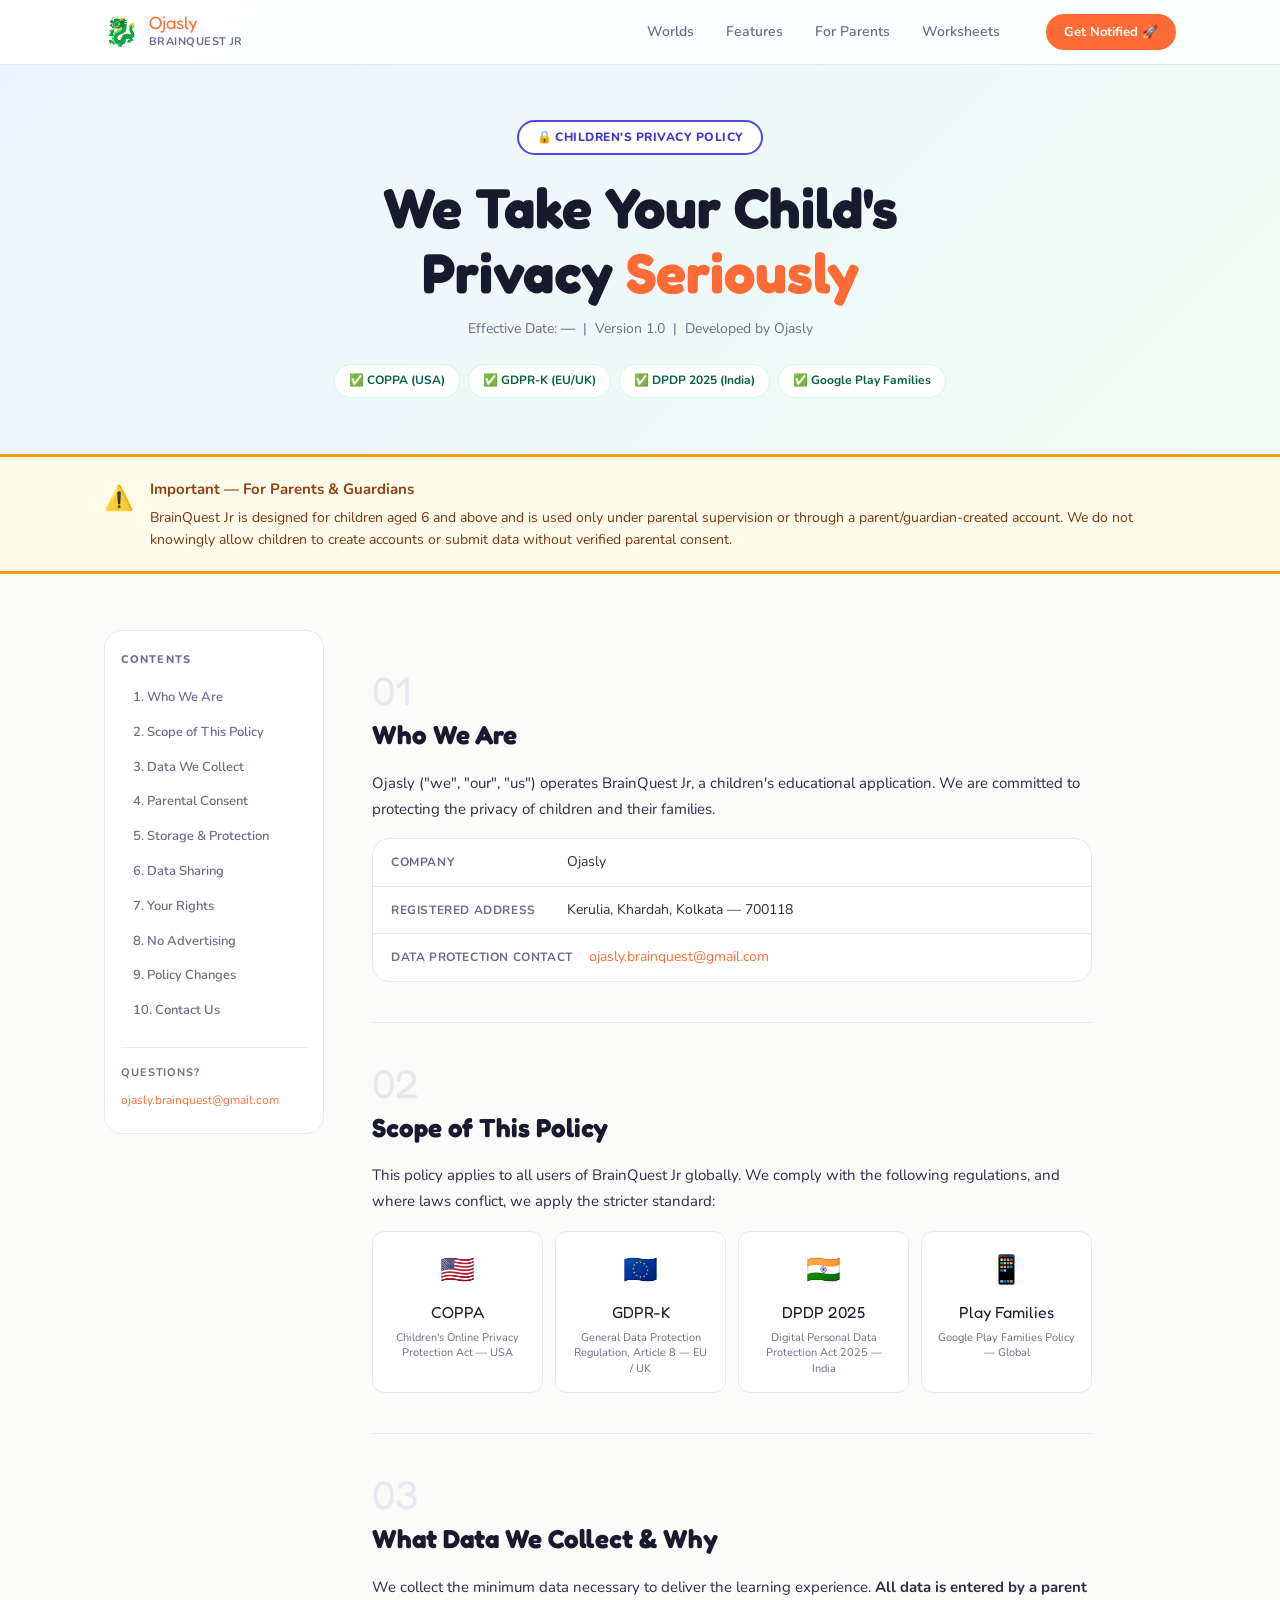
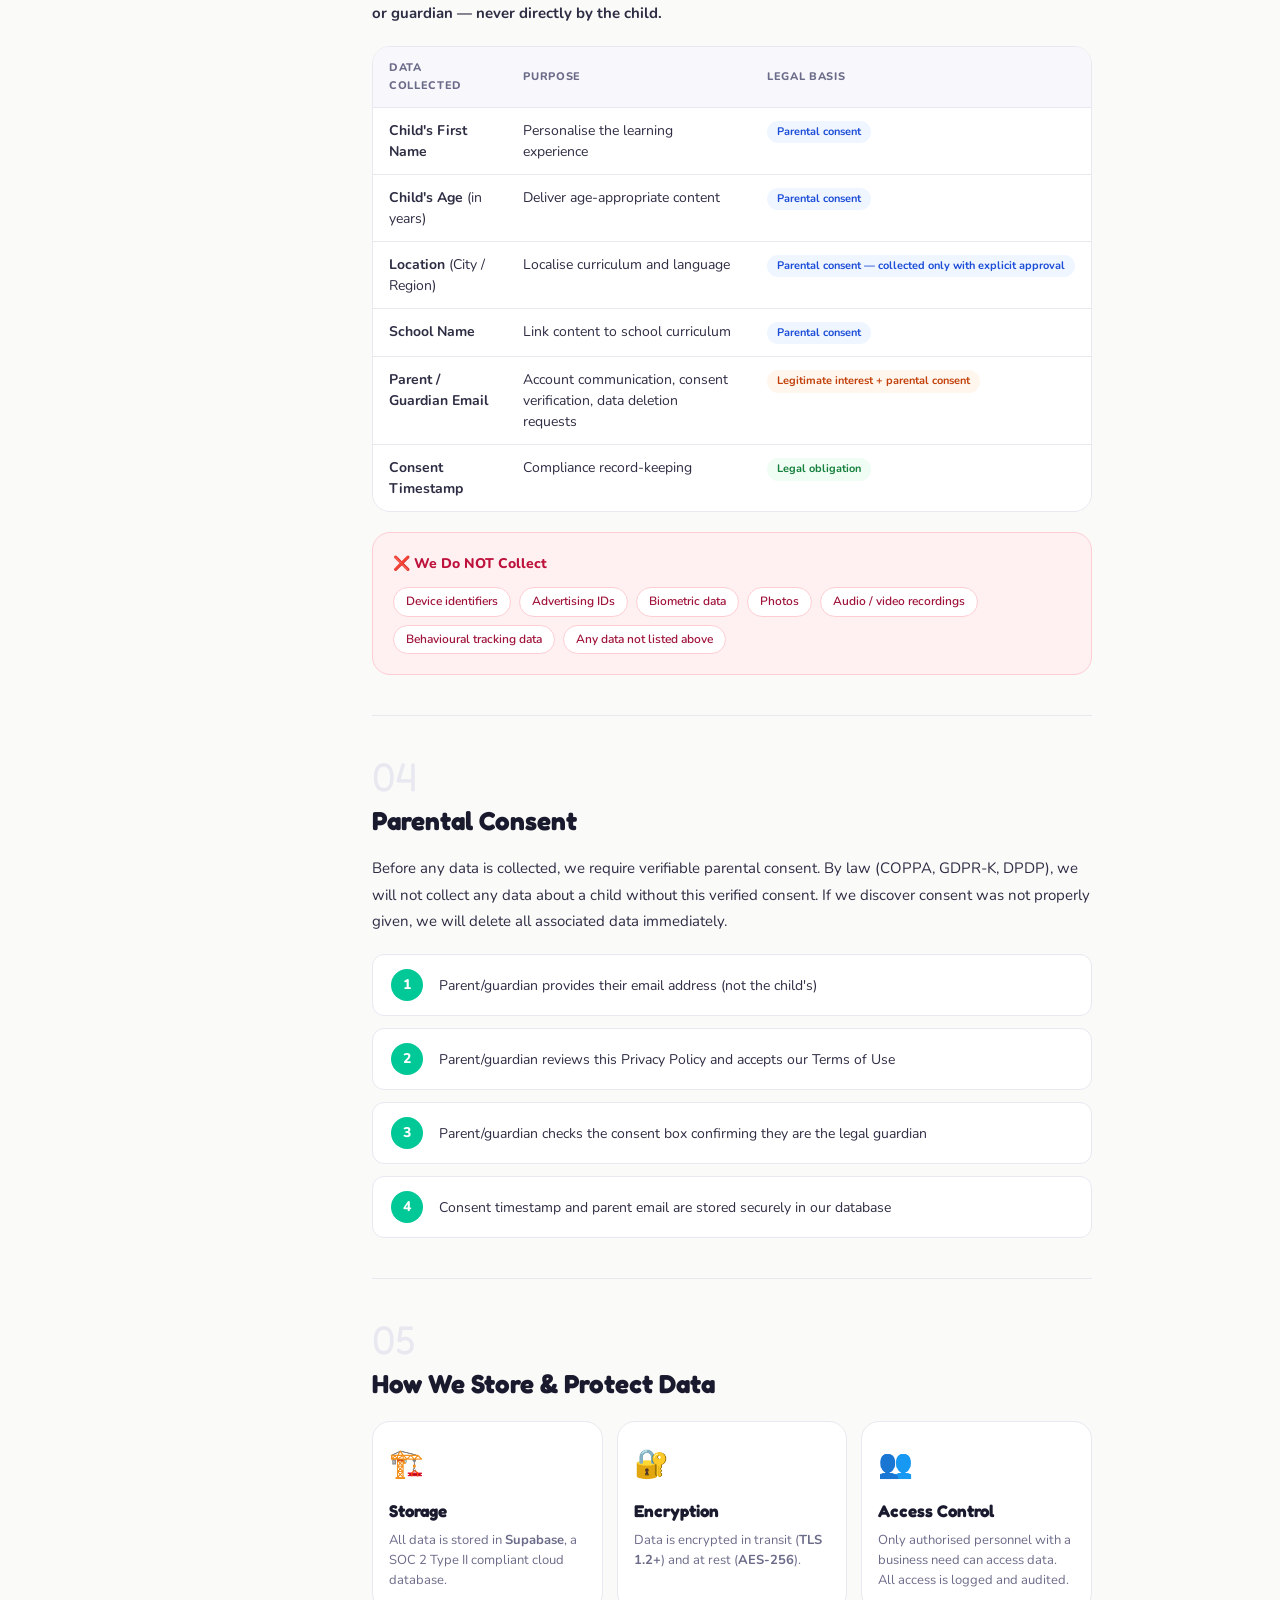
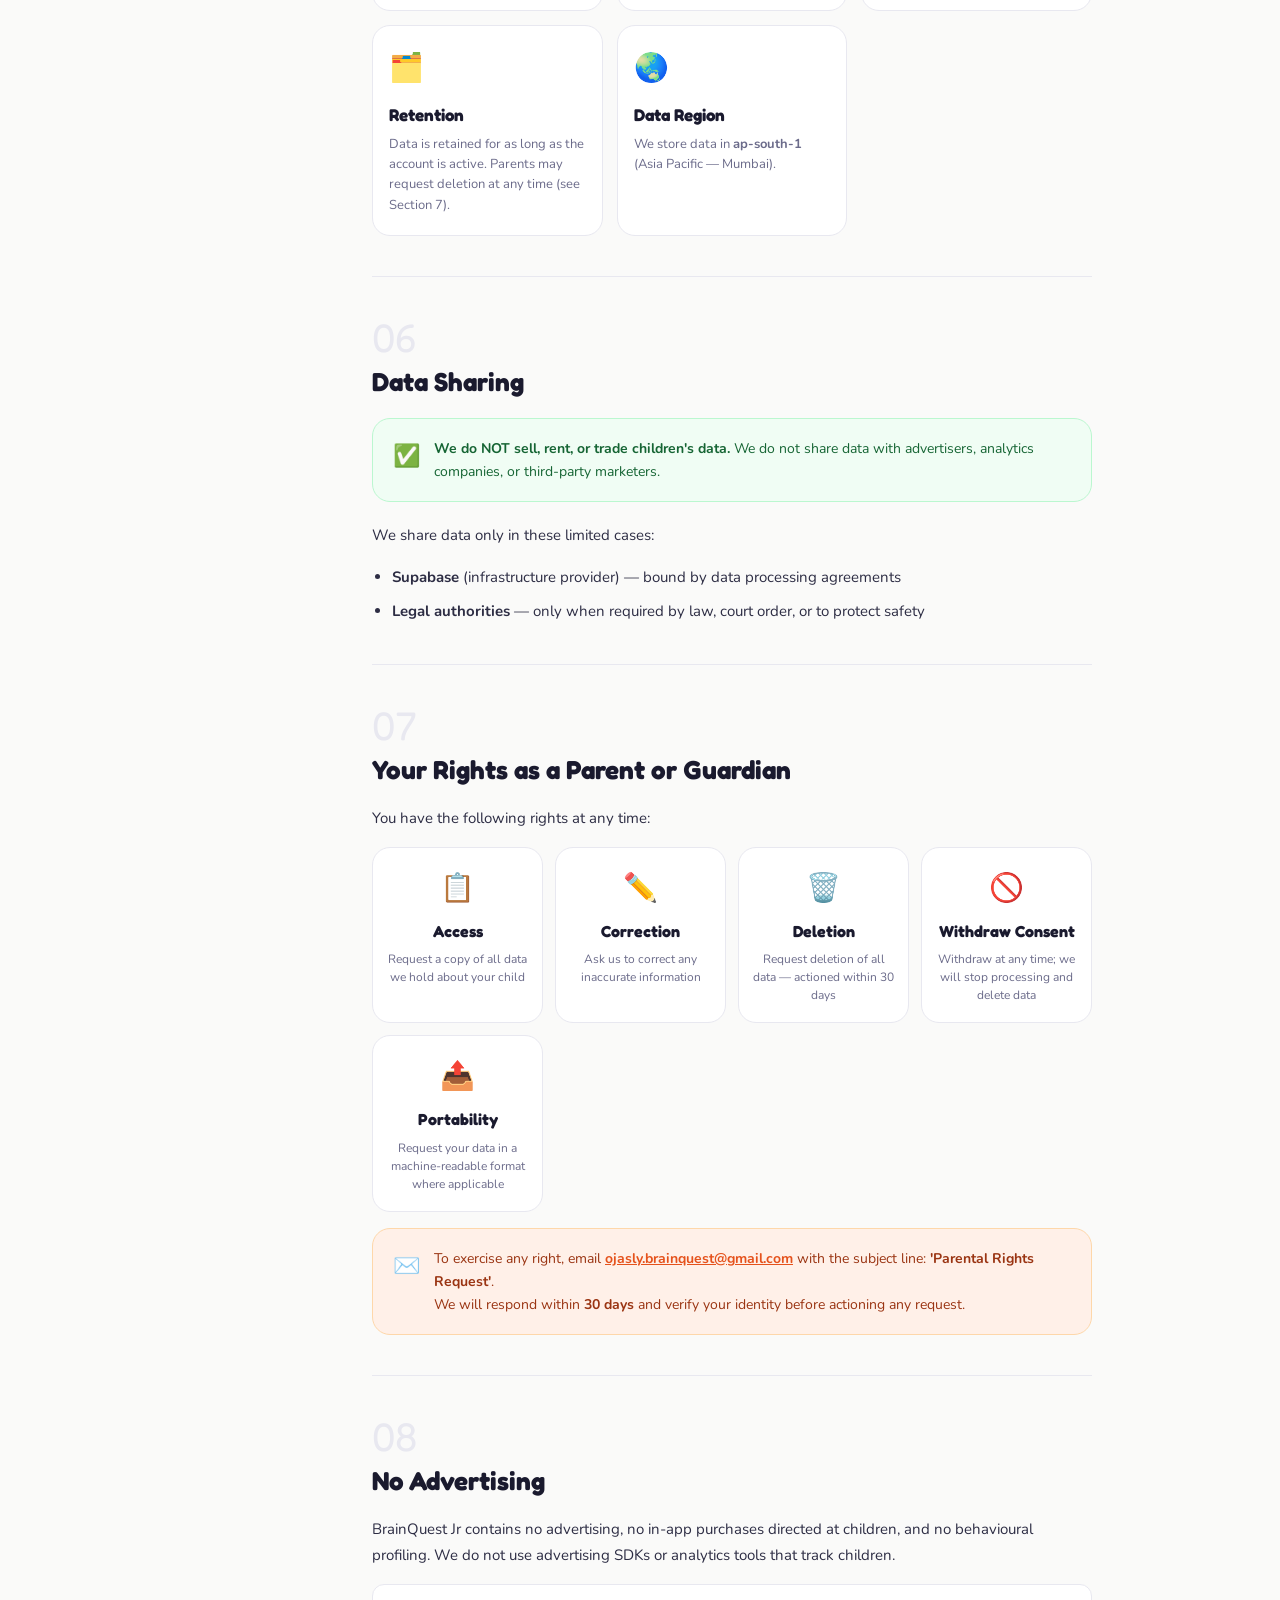
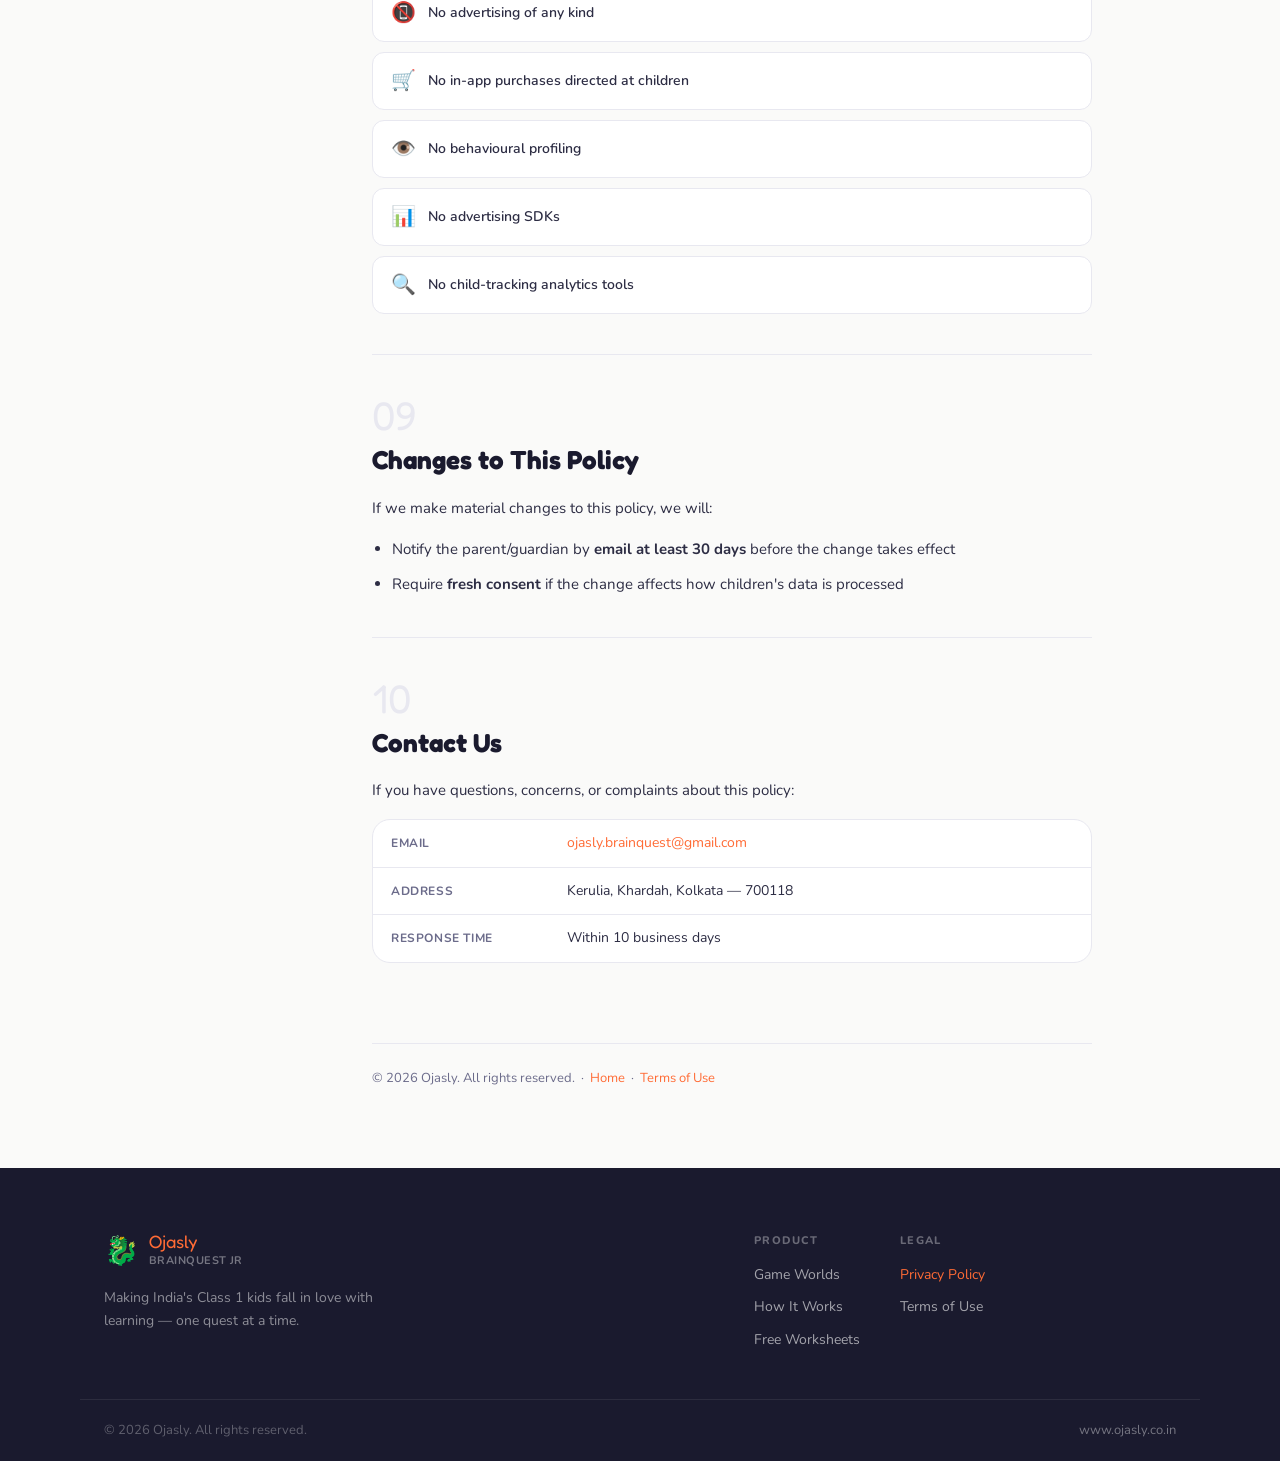
==== commit 1d5c7032: "privecy" ====
--- a/privacy.html
+++ b/privacy.html
@@ -173,7 +173,7 @@
               <tr>
                 <td><strong>Location</strong> (City / Region)</td>
                 <td>Localise curriculum and language</td>
-                <td><span class="legal-pill">Parental consent — explicit</span></td>
+                <td><span class="legal-pill">Parental consent — collected only with explicit approval</span></td>
               </tr>
               <tr>
                 <td><strong>School Name</strong></td>
@@ -254,7 +254,7 @@
           <div class="sg-card">
             <div class="sg-icon">🗂️</div>
             <h3>Retention</h3>
-            <p>Data is retained for as long as the account is active. Parents may request deletion at any time.</p>
+            <p>Data is retained for as long as the account is active. Parents may request deletion at any time (see Section 7).</p>
           </div>
           <div class="sg-card">
             <div class="sg-icon">🌏</div>
@@ -321,6 +321,7 @@
       <section class="pp-section" id="s8">
         <div class="section-num">08</div>
         <h2>No Advertising</h2>
+        <p>BrainQuest Jr contains no advertising, no in-app purchases directed at children, and no behavioural profiling. We do not use advertising SDKs or analytics tools that track children.</p>
         <div class="no-ads-row">
           <div class="na-item"><span>📵</span> No advertising of any kind</div>
           <div class="na-item"><span>🛒</span> No in-app purchases directed at children</div>
